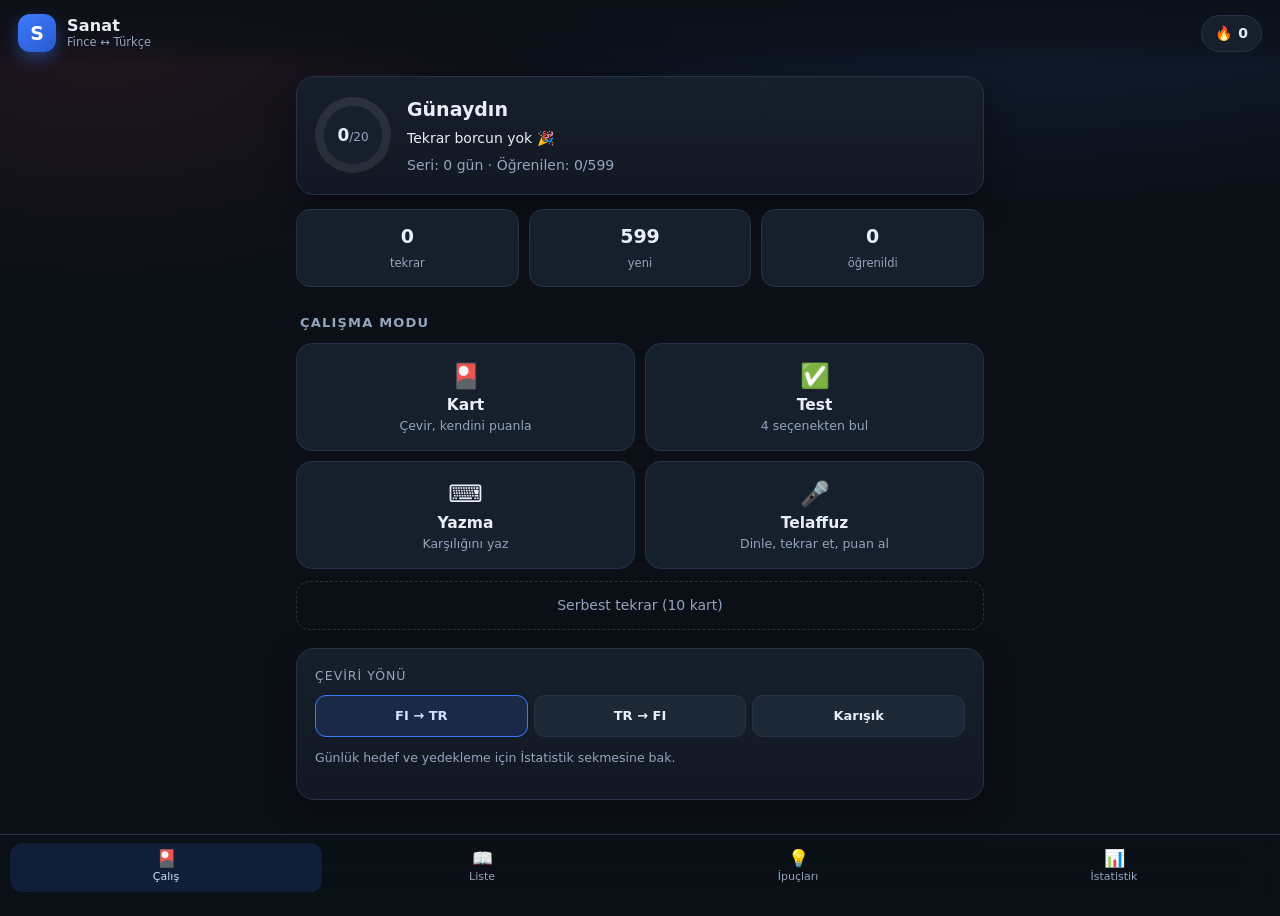
==== sanat/index.html @ ce433c3a "Sanat: Fince–Türkçe çalışma uygulaması, erişilebilir oturumlar ve testler Öğrenme durumunu localStor" ====
<!doctype html>
<html lang="tr">
<head>
<meta charset="utf-8">
<meta name="viewport" content="width=device-width, initial-scale=1, viewport-fit=cover">
<meta name="theme-color" content="#0d1117">
<title>Sanat — Fince ↔ Türkçe</title>
<link rel="icon" href='data:image/svg+xml,<svg xmlns="http://www.w3.org/2000/svg" viewBox="0 0 64 64"><rect width="64" height="64" rx="16" fill="%232f6fed"/><text x="32" y="45" font-size="36" font-family="sans-serif" font-weight="700" fill="%23fff" text-anchor="middle">S</text></svg>'>
<link rel="stylesheet" href="styles.css">
</head>
<body>
  <header class="topbar">
    <div class="brand">
      <span class="logo">S</span>
      <div class="brand-text">
        <strong>Sanat</strong>
        <small>Fince ↔ Türkçe</small>
      </div>
    </div>
    <div class="streak" title="Günlük seri">
      <span aria-hidden="true">🔥</span><span id="streakDays">0</span>
    </div>
  </header>

  <main id="app" aria-live="polite"></main>

  <nav class="tabs" id="tabs">
    <button type="button" data-tab="study" class="active"><span>🎴</span>Çalış</button>
    <button type="button" data-tab="list"><span>📖</span>Liste</button>
    <button type="button" data-tab="tips"><span>💡</span>İpuçları</button>
    <button type="button" data-tab="stats"><span>📊</span>İstatistik</button>
  </nav>

  <div id="toast" class="toast" role="status"></div>

  <script src="data.js"></script>
  <script src="app.js"></script>
</body>
</html>
---- sanat/styles.css ----
:root {
  --bg: #0b1017;
  --bg-soft: #111823;
  --card: #161f2c;
  --card-2: #1d2836;
  --line: #24334a;
  --text: #e8eef7;
  --muted: #93a4bd;
  --blue: #3d7bfd;
  --blue-soft: rgba(61, 123, 253, 0.14);
  --red: #e6485f;
  --green: #2fbf78;
  --amber: #e0a83c;
  --radius: 18px;
  --shadow: 0 10px 30px rgba(0, 0, 0, 0.35);
}

* { box-sizing: border-box; -webkit-tap-highlight-color: transparent; }

html, body { margin: 0; padding: 0; }

body {
  background:
    radial-gradient(1100px 520px at 82% -12%, rgba(61, 123, 253, 0.18), transparent 62%),
    radial-gradient(760px 420px at 8% 4%, rgba(230, 72, 95, 0.10), transparent 60%),
    var(--bg);
  color: var(--text);
  font-family: "Segoe UI", system-ui, -apple-system, "Helvetica Neue", Arial, sans-serif;
  font-size: 16px;
  line-height: 1.5;
  min-height: 100vh;
  padding-bottom: 92px;
}

button { font: inherit; color: inherit; cursor: pointer; }
input { font: inherit; }

/* ---------------- top bar ---------------- */
.topbar {
  position: sticky;
  top: 0;
  z-index: 20;
  display: flex;
  align-items: center;
  justify-content: space-between;
  gap: 12px;
  padding: 14px 18px 12px;
  backdrop-filter: blur(14px);
  background: linear-gradient(180deg, rgba(11, 16, 23, 0.94), rgba(11, 16, 23, 0.62) 70%, transparent);
}

.brand { display: flex; align-items: center; gap: 11px; }

.logo {
  width: 38px; height: 38px;
  display: grid; place-items: center;
  border-radius: 12px;
  background: linear-gradient(145deg, var(--blue), #2a5ad0);
  color: #fff; font-weight: 800; font-size: 19px;
  box-shadow: 0 6px 16px rgba(61, 123, 253, 0.4);
}

.brand-text { display: flex; flex-direction: column; line-height: 1.15; }
.brand-text strong { font-size: 16px; letter-spacing: 0.2px; }
.brand-text small { color: var(--muted); font-size: 11.5px; }

.streak {
  display: inline-flex; align-items: center; gap: 6px;
  padding: 7px 13px;
  border-radius: 999px;
  background: var(--card);
  border: 1px solid var(--line);
  font-weight: 700; font-size: 14px;
}

/* ---------------- layout ---------------- */
.pad { max-width: 720px; margin: 0 auto; padding: 6px 16px 24px; }

.card {
  background: linear-gradient(180deg, var(--card), var(--bg-soft));
  border: 1px solid var(--line);
  border-radius: var(--radius);
  box-shadow: var(--shadow);
  padding: 18px;
}

.section-title {
  font-size: 13px;
  text-transform: uppercase;
  letter-spacing: 1.2px;
  color: var(--muted);
  margin: 26px 4px 10px;
}

.muted { color: var(--muted); }
.small { font-size: 12.5px; }
.center { text-align: center; }
.note { color: var(--muted); font-size: 13px; margin: 10px 0 0; }

/* ---------------- hero ---------------- */
.hero { display: flex; align-items: center; gap: 16px; margin-top: 6px; }
.hero-text h1 { font-size: 19px; margin: 0 0 4px; }
.hero-text p { margin: 0; font-size: 14px; }
.hero-text .small { margin-top: 6px; }

.ring {
  width: 76px; height: 76px; flex: 0 0 auto;
  border-radius: 50%;
  display: grid; place-items: center;
  background:
    radial-gradient(closest-side, var(--card) 76%, transparent 77%),
    conic-gradient(var(--blue) var(--p, 0%), rgba(255, 255, 255, 0.09) 0);
}
.ring span { font-weight: 700; font-size: 17px; }
.ring small { color: var(--muted); font-weight: 500; font-size: 12px; }

.stats-row {
  display: grid;
  grid-template-columns: repeat(3, 1fr);
  gap: 10px;
  margin: 14px 0 0;
}
.mini {
  background: var(--card);
  border: 1px solid var(--line);
  border-radius: 14px;
  padding: 12px 8px;
  text-align: center;
}
.mini b { display: block; font-size: 19px; }
.mini span { color: var(--muted); font-size: 11.5px; }

/* ---------------- modes ---------------- */
.modes { display: grid; gap: 10px; }
.mode {
  display: grid;
  grid-template-columns: 38px 1fr;
  grid-template-rows: auto auto;
  align-items: center;
  gap: 0 12px;
  text-align: left;
  padding: 14px 16px;
  border-radius: 16px;
  border: 1px solid var(--line);
  background: var(--card);
  transition: transform 0.12s ease, border-color 0.12s ease;
}
.mode:active { transform: scale(0.99); }
.mode:hover { border-color: rgba(61, 123, 253, 0.55); }
.mode span { grid-row: 1 / 3; font-size: 24px; text-align: center; }
.mode b { font-size: 15.5px; }
.mode small { color: var(--muted); font-size: 12.5px; }

.ghost-btn {
  display: block;
  width: 100%;
  margin-top: 12px;
  padding: 13px 16px;
  border-radius: 14px;
  border: 1px dashed var(--line);
  background: transparent;
  color: var(--muted);
  font-size: 14px;
}
.ghost-btn:hover { color: var(--text); border-color: rgba(61, 123, 253, 0.5); }

.settings-card { margin-top: 18px; }
.settings-card label {
  display: block;
  font-size: 12.5px;
  text-transform: uppercase;
  letter-spacing: 1px;
  color: var(--muted);
  margin-bottom: 10px;
}

.seg { display: grid; grid-template-columns: repeat(3, 1fr); gap: 6px; }
.seg button {
  padding: 10px 6px;
  border-radius: 11px;
  border: 1px solid var(--line);
  background: var(--card-2);
  font-size: 13px;
  font-weight: 600;
}
.seg button.on { background: var(--blue-soft); border-color: var(--blue); color: #cfe0ff; }

/* ---------------- session ---------------- */
.session { max-width: 720px; margin: 0 auto; padding: 4px 16px 24px; }

.session-top {
  display: flex; align-items: center; gap: 12px;
  margin: 4px 0 14px;
}

.ghost {
  border: 1px solid var(--line);
  background: var(--card);
  border-radius: 10px;
  width: 34px; height: 34px;
  display: grid; place-items: center;
  color: var(--muted);
}

.bar {
  flex: 1;
  height: 7px;
  border-radius: 99px;
  background: rgba(255, 255, 255, 0.08);
  overflow: hidden;
}
.bar i {
  display: block; height: 100%;
  background: linear-gradient(90deg, var(--blue), #6ea0ff);
  border-radius: 99px;
  transition: width 0.25s ease;
}
.bar.big { height: 10px; margin: 14px 0 10px; }
.bar.thin { height: 6px; flex: 1; }

.counter { color: var(--muted); font-size: 13px; font-variant-numeric: tabular-nums; }

.study-card { padding: 20px; min-height: 240px; display: flex; flex-direction: column; }
.card-head { display: flex; align-items: center; justify-content: space-between; margin-bottom: 12px; }

.chip {
  display: inline-block;
  padding: 4px 10px;
  border-radius: 99px;
  background: var(--blue-soft);
  border: 1px solid rgba(61, 123, 253, 0.35);
  color: #bcd2ff;
  font-size: 11.5px;
  letter-spacing: 0.4px;
}

.icon-btn {
  border: none; background: transparent;
  font-size: 17px; line-height: 1;
  opacity: 0.75;
  padding: 4px;
}
.icon-btn:hover { opacity: 1; }

.lang {
  margin: 0;
  font-size: 11.5px;
  letter-spacing: 1.4px;
  text-transform: uppercase;
  color: var(--muted);
}

.word {
  margin: 6px 0 0;
  font-size: clamp(26px, 7vw, 36px);
  line-height: 1.2;
  letter-spacing: -0.4px;
  word-break: break-word;
}

.answer {
  margin-top: 16px;
  padding-top: 14px;
  border-top: 1px dashed var(--line);
  animation: fade 0.18s ease;
}
.answer-word { margin: 4px 0 0; font-size: 22px; color: #9fd0ff; }

@keyframes fade { from { opacity: 0; transform: translateY(4px); } to { opacity: 1; transform: none; } }

.primary {
  margin-top: auto;
  padding: 15px 18px;
  border: none;
  border-radius: 14px;
  background: linear-gradient(145deg, var(--blue), #2b5fd0);
  color: #fff;
  font-weight: 700;
  font-size: 15px;
  box-shadow: 0 8px 20px rgba(61, 123, 253, 0.32);
}
.primary:active { transform: translateY(1px); }
.primary[disabled] { opacity: 0.5; box-shadow: none; }
.primary.wide { width: 100%; margin-top: 14px; }

.grades { display: grid; grid-template-columns: repeat(4, 1fr); gap: 8px; margin-top: 14px; }
.grades button {
  padding: 13px 4px;
  border-radius: 13px;
  border: 1px solid var(--line);
  background: var(--card);
  font-size: 12.5px;
  font-weight: 600;
}
.grades .g0 { border-color: rgba(230, 72, 95, 0.45); color: #ffb3bf; }
.grades .g1 { border-color: rgba(224, 168, 60, 0.45); color: #ffd899; }
.grades .g2 { border-color: rgba(61, 123, 253, 0.45); color: #bcd2ff; }
.grades .g3 { border-color: rgba(47, 191, 120, 0.45); color: #a8f0cb; }

.options { display: grid; gap: 9px; margin-top: 18px; }
.option {
  padding: 14px 16px;
  text-align: left;
  border-radius: 13px;
  border: 1px solid var(--line);
  background: var(--card-2);
  font-size: 15px;
}
.option:disabled { cursor: default; }
.option.correct { border-color: var(--green); background: rgba(47, 191, 120, 0.14); }
.option.wrong { border-color: var(--red); background: rgba(230, 72, 95, 0.14); }

.typing { display: grid; gap: 10px; margin-top: 18px; }
.typing input {
  padding: 14px 16px;
  border-radius: 13px;
  border: 1px solid var(--line);
  background: var(--card-2);
  color: var(--text);
  font-size: 16px;
}
.typing input:focus { outline: 2px solid rgba(61, 123, 253, 0.55); outline-offset: 1px; }
.typing .primary { margin-top: 0; }

.feedback {
  margin-top: 12px;
  padding: 12px 14px;
  border-radius: 13px;
  font-size: 14px;
  border: 1px solid var(--line);
  background: var(--card-2);
}
.feedback.ok { border-color: rgba(47, 191, 120, 0.5); color: #b7f4d5; }
.feedback.near { border-color: rgba(224, 168, 60, 0.5); color: #ffe4b3; }
.feedback.no { border-color: rgba(230, 72, 95, 0.5); color: #ffc3cc; }

.done { text-align: center; margin-top: 20px; }
.big-emoji { font-size: 46px; }

/* ---------------- telaffuz ---------------- */
.pron { margin-top: 16px; padding-top: 14px; border-top: 1px dashed var(--line); }
.pron-mean { margin: 2px 0 0; font-size: 20px; color: #9fd0ff; }
.pron-actions { display: grid; grid-template-columns: 1fr 1fr; gap: 9px; margin: 14px 0 10px; }
.pron-actions button {
  padding: 14px 10px;
  border-radius: 13px;
  border: 1px solid var(--line);
  background: var(--card-2);
  font-size: 14px;
  font-weight: 600;
}
.pron-actions .listen { border-color: rgba(61, 123, 253, 0.5); color: #cfe0ff; }
.pron-actions .mic { border-color: rgba(47, 191, 120, 0.5); color: #a8f0cb; }
.pron-actions .mic.on { background: rgba(47, 191, 120, 0.18); animation: pulse 1.1s infinite; }
.pron-actions button[disabled] { opacity: 0.45; }
@keyframes pulse {
  0%, 100% { box-shadow: 0 0 0 0 rgba(47, 191, 120, 0.35); }
  50% { box-shadow: 0 0 0 8px rgba(47, 191, 120, 0); }
}
.listening { margin: 8px 0 0; font-size: 14px; color: #a8f0cb; }
.score {
  display: flex; align-items: baseline; gap: 10px; flex-wrap: wrap;
  margin-top: 10px; padding: 12px 14px;
  border-radius: 13px; border: 1px solid var(--line); background: var(--card-2);
}
.score b { font-size: 22px; }
.score span { font-size: 13px; color: var(--muted); }
.score.good { border-color: rgba(47, 191, 120, 0.5); }
.score.good b { color: #a8f0cb; }
.score.ok { border-color: rgba(224, 168, 60, 0.5); }
.score.ok b { color: #ffd899; }
.score.bad { border-color: rgba(230, 72, 95, 0.5); }
.score.bad b { color: #ffb3bf; }

/* ---------------- list ---------------- */
.search {
  width: 100%;
  padding: 13px 16px;
  border-radius: 14px;
  border: 1px solid var(--line);
  background: var(--card);
  color: var(--text);
  font-size: 15px;
  margin: 4px 0 12px;
}
.search:focus { outline: 2px solid rgba(61, 123, 253, 0.5); outline-offset: 1px; }

.chips { display: flex; flex-wrap: wrap; gap: 7px; margin-bottom: 14px; }
.chip-btn {
  padding: 7px 12px;
  border-radius: 99px;
  border: 1px solid var(--line);
  background: var(--card);
  color: var(--muted);
  font-size: 12.5px;
}
.chip-btn.on { background: var(--blue-soft); border-color: var(--blue); color: #cfe0ff; }

.rows { display: grid; gap: 8px; }
.row-item {
  display: flex; align-items: flex-start; gap: 10px;
  padding: 12px 14px;
  border-radius: 14px;
  border: 1px solid var(--line);
  background: var(--card);
}
.row-main { flex: 1; min-width: 0; }
.row-fields { display: flex; flex-wrap: wrap; align-items: baseline; gap: 8px; }
.row-fields b { font-size: 15.5px; }
.row-fields span { color: #9fd0ff; font-size: 14px; }
.row-side { display: flex; flex-direction: column; align-items: flex-end; gap: 6px; }

.dots { display: flex; gap: 3px; }
.dot { width: 6px; height: 6px; border-radius: 50%; background: rgba(255, 255, 255, 0.14); }
.dot.on { background: var(--blue); }

/* ---------------- zayıf telaffuz ---------------- */
.weak-card { margin-top: 14px; border-color: rgba(224, 168, 60, 0.35); }
.weak-head { display: flex; align-items: center; gap: 8px; margin-bottom: 6px; }
.weak-head b { font-size: 15.5px; }
.weak-list { display: flex; flex-wrap: wrap; gap: 7px; margin: 12px 0 4px; }
.weak-chip {
  display: inline-flex; align-items: center; gap: 6px;
  padding: 7px 11px;
  border-radius: 99px;
  border: 1px solid rgba(224, 168, 60, 0.4);
  background: rgba(224, 168, 60, 0.1);
  font-size: 13px;
}
.weak-chip i { font-style: normal; font-size: 11.5px; color: #ffd899; }
.weak-card .primary { margin-top: 12px; }
.score-pill {
  padding: 3px 9px;
  border-radius: 99px;
  font-size: 12px;
  font-weight: 700;
  border: 1px solid var(--line);
}
.score-pill.good { color: #a8f0cb; border-color: rgba(47, 191, 120, 0.5); }
.score-pill.ok { color: #ffd899; border-color: rgba(224, 168, 60, 0.5); }
.score-pill.bad { color: #ffb3bf; border-color: rgba(230, 72, 95, 0.5); }
.chip-btn.weak { border-color: rgba(224, 168, 60, 0.4); color: #ffd899; }
.chip-btn.weak.on { background: rgba(224, 168, 60, 0.16); border-color: var(--amber); color: #ffe4b3; }

/* ---------------- tips ---------------- */
.tips h2 { font-size: 20px; margin: 12px 0 6px; }
.tips h3 { font-size: 15px; margin: 24px 0 8px; color: #cfe0ff; }
.tips p { font-size: 14.5px; }
.tips ul { margin: 0; padding-left: 20px; }
.tips li { font-size: 14.5px; margin-bottom: 9px; }
.tips i { color: #9fd0ff; font-style: italic; }

.table { display: grid; gap: 8px; }
.table > div {
  display: grid;
  grid-template-columns: 62px 1fr;
  gap: 10px;
  align-items: baseline;
  padding: 10px 12px;
  border-radius: 12px;
  border: 1px solid var(--line);
  background: var(--card);
  font-size: 14px;
}
.table b { color: #9fd0ff; }

/* ---------------- stats ---------------- */
.chart { display: flex; align-items: flex-end; gap: 8px; height: 132px; padding: 16px; }
.col { flex: 1; display: flex; flex-direction: column; justify-content: flex-end; align-items: center; gap: 6px; height: 100%; }
.col i { display: block; width: 100%; min-height: 3px; border-radius: 6px 6px 0 0; background: linear-gradient(180deg, #6ea0ff, rgba(61, 123, 253, 0.35)); }
.col span { font-size: 11px; color: var(--muted); }

.cats { display: grid; gap: 10px; }
.catrow { display: grid; grid-template-columns: 96px 1fr 46px; align-items: center; gap: 10px; font-size: 13px; }
.catrow span { color: var(--muted); white-space: nowrap; overflow: hidden; text-overflow: ellipsis; }

.num {
  width: 96px;
  padding: 10px 12px;
  border-radius: 11px;
  border: 1px solid var(--line);
  background: var(--card-2);
  color: var(--text);
  font-size: 15px;
}

.row { display: flex; gap: 9px; margin-top: 12px; flex-wrap: wrap; }
.row .ghost-btn, .row button { margin-top: 0; flex: 1; }

.danger {
  margin-top: 14px;
  width: 100%;
  padding: 12px 16px;
  border-radius: 13px;
  border: 1px solid rgba(230, 72, 95, 0.45);
  background: rgba(230, 72, 95, 0.1);
  color: #ffb3bf;
  font-size: 13.5px;
}

/* ---------------- telaffuz eğilimi ---------------- */
.trend-head { display: flex; align-items: center; justify-content: space-between; gap: 10px; margin-bottom: 4px; }
.trend-head b { font-size: 15px; }
.trend-delta { margin: 0 0 10px; font-size: 12.5px; color: var(--muted); }
.trend-delta.up { color: #a8f0cb; }
.trend-delta.down { color: #ffb3bf; }
.chart.avg { height: 150px; }
.chart.avg .col b { font-size: 10.5px; color: var(--muted); font-weight: 600; }
.chart.avg .col.void i { background: rgba(255, 255, 255, 0.1); }
.hard-row {
  display: flex; align-items: center; gap: 10px;
  width: 100%;
  padding: 11px 12px;
  border: 1px solid var(--line);
  border-radius: 13px;
  background: var(--card-2);
  text-align: left;
}
.hard-row + .hard-row { margin-top: 8px; }
.hard-row:hover { border-color: rgba(230, 72, 95, 0.45); }
.hard-word { flex: 1; font-weight: 600; font-size: 15px; }
.hard-meta { font-size: 11.5px; color: var(--muted); }

/* ---------------- telaffuz hedefi ---------------- */
.goal-plot { position: relative; display: flex; align-items: flex-end; gap: 8px; height: 118px; margin-top: 10px; }
.goal-plot .col { height: 100%; }
.goal-plot .col b { font-size: 10.5px; color: var(--muted); font-weight: 600; }
.goal-plot .col i { min-height: 3px; }
.goal-plot .col i.met { background: linear-gradient(180deg, #6fe3a6, rgba(47, 191, 120, 0.4)); }
.goal-line { position: absolute; left: 0; right: 0; border-top: 1px dashed rgba(224, 168, 60, 0.75); pointer-events: none; }
.goal-line span { position: absolute; right: 0; top: -15px; font-size: 10.5px; color: #ffd899; background: var(--bg-soft); padding: 0 5px; border-radius: 5px; }
.goal-labels { display: flex; gap: 8px; margin-top: 6px; }
.goal-labels span { flex: 1; text-align: center; font-size: 11px; color: var(--muted); }
.goal-streak { display: flex; flex-wrap: wrap; gap: 8px; margin-top: 14px; }
.streak-pill {
  padding: 7px 12px;
  border-radius: 99px;
  border: 1px solid var(--line);
  background: rgba(61, 123, 253, 0.12);
  font-size: 12.5px;
}
.streak-pill.warm { border-color: rgba(224, 168, 60, 0.45); background: rgba(224, 168, 60, 0.1); color: #ffd899; }
.streak-pill.met { border-color: rgba(47, 191, 120, 0.55); background: rgba(47, 191, 120, 0.14); color: #a8f0cb; }

/* Hedef ilk kez tutulunca üst bardaki seri sayacı kısa süre yeşil nabız atar */
#streakDays.flash { display: inline-block; animation: streakFlash 1.1s ease 2; }
@keyframes streakFlash {
  0%, 100% { transform: scale(1); color: inherit; text-shadow: none; }
  45% { transform: scale(1.4); color: #a8f0cb; text-shadow: 0 0 12px rgba(47, 191, 120, 0.75); }
}
.day-note {
  display: flex; align-items: flex-start; gap: 10px;
  margin: 0 0 14px;
  padding: 11px 12px;
  border-radius: 13px;
  border: 1px solid rgba(224, 168, 60, 0.45);
  background: rgba(224, 168, 60, 0.1);
  animation: fade 0.2s ease;
}
.day-note-text { flex: 1; display: flex; flex-direction: column; gap: 2px; }
.day-note-text b { font-size: 13.5px; color: #ffd899; }
.day-note-text span { font-size: 12.5px; color: var(--muted); }
.day-note .icon-btn { color: var(--muted); font-size: 14px; }
.pad > .day-note { margin-top: 14px; }
.note-chips { display: flex; flex-wrap: wrap; gap: 6px; margin-top: 8px; }
.day-note .note-chip { padding: 5px 9px; font-size: 12px; }
.day-note .note-btn { margin-top: 10px; padding: 9px 12px; font-size: 12.5px; text-align: center; }

/* Hedef tutulduğunda not kısa süre yeşil parlar, ✓ yanında yıldız doğar */
.day-note.celebrate {
  border-color: rgba(47, 191, 120, 0.75);
  background: rgba(47, 191, 120, 0.16);
  animation: noteCelebrate 1.6s ease;
}
.day-note.celebrate .day-note-text b { color: #a8f0cb; }
.note-spark { display: none; margin-left: 5px; font-size: 12px; }
.note-summary { margin-top: 6px; font-size: 12px; color: var(--muted); }
.note-record {
  margin-left: 6px;
  padding: 1px 8px;
  border-radius: 99px;
  font-size: 11px;
  font-weight: 600;
  color: #ffd899;
  border: 1px solid rgba(224, 168, 60, 0.55);
  background: rgba(224, 168, 60, 0.16);
}
/* Yeni rekor kırıldığında rozet iki kez altın renkte parlar */
.note-record.flash { animation: recordGlow 1.1s ease 2; }

/* Rekor tablosu (İstatistik sekmesi) */
.records-card { margin-top: 14px; }
.rec-table { width: 100%; border-collapse: collapse; font-size: 12.5px; margin-top: 8px; }
.rec-table th {
  text-align: left;
  font-weight: 500;
  color: var(--muted);
  font-size: 11.5px;
  padding: 0 8px 6px 0;
  white-space: nowrap;
}
.rec-table td { padding: 8px 8px 8px 0; border-top: 1px solid var(--line); }
.rec-table td:nth-child(2) { white-space: nowrap; }
.rec-table tr.current td { color: #dfe9ff; }
.rec-tip {
  display: block;
  margin-top: 3px;
  font-size: 10.5px;
  font-weight: 400;
  color: var(--muted);
  white-space: nowrap;
}
/* Rekor satırı tıklanınca o hedefle telaffuz oturumu açılır */
.rec-table tr[data-rec-goal] { cursor: pointer; }
.rec-table tr[data-rec-goal]:hover td { background: rgba(255, 255, 255, 0.045); }
.rec-table tr[data-rec-goal]:active td { background: rgba(61, 123, 253, 0.14); }
.rec-table td.rec-go,
.rec-table th.rec-go {
  width: 16px;
  padding-right: 0;
  text-align: right;
  color: var(--muted);
  font-size: 14px;
  line-height: 1;
}
.rec-table tr[data-rec-goal]:hover td.rec-go { color: #cfe0ff; }
.rec-cur {
  margin-left: 6px;
  padding: 1px 7px;
  border-radius: 99px;
  font-size: 10.5px;
  background: rgba(61, 123, 253, 0.2);
  color: #cfe0ff;
}
@keyframes recordGlow {
  0%, 100% { box-shadow: 0 0 0 0 rgba(224, 168, 60, 0); color: #ffd899; }
  45% {
    box-shadow: 0 0 0 4px rgba(224, 168, 60, 0.22), 0 0 14px rgba(224, 168, 60, 0.55);
    color: #ffe9b8;
  }
}
.day-note.celebrate .note-spark { display: inline-block; animation: sparkPop 1.6s ease; }
@keyframes noteCelebrate {
  0% { box-shadow: 0 0 0 0 rgba(47, 191, 120, 0); }
  25% { box-shadow: 0 0 0 4px rgba(47, 191, 120, 0.18); }
  100% { box-shadow: 0 0 0 0 rgba(47, 191, 120, 0); }
}
@keyframes sparkPop {
  0% { transform: scale(0.4) rotate(-25deg); opacity: 0; }
  30% { transform: scale(1.35) rotate(8deg); opacity: 1; }
  70% { transform: scale(1) rotate(0); opacity: 1; }
  100% { transform: scale(0.9); opacity: 0.85; }
}
.settings-card label.label-gap { margin-top: 16px; }

/* ---------------- tabs ---------------- */
.tabs {
  position: fixed;
  bottom: 0; left: 0; right: 0;
  z-index: 30;
  display: grid;
  grid-template-columns: repeat(4, 1fr);
  gap: 4px;
  padding: 8px 10px calc(8px + env(safe-area-inset-bottom));
  background: rgba(11, 16, 23, 0.94);
  backdrop-filter: blur(16px);
  border-top: 1px solid var(--line);
}
.tabs button {
  display: grid;
  gap: 2px;
  justify-items: center;
  padding: 7px 4px;
  border: none;
  border-radius: 12px;
  background: transparent;
  color: var(--muted);
  font-size: 11px;
}
.tabs button span { font-size: 17px; line-height: 1; }
.tabs button.active { color: #cfe0ff; background: var(--blue-soft); }

/* ---------------- toast ---------------- */
.toast {
  position: fixed;
  left: 50%; bottom: 96px;
  transform: translate(-50%, 14px);
  padding: 11px 18px;
  border-radius: 12px;
  background: #1f2c40;
  border: 1px solid var(--line);
  color: var(--text);
  font-size: 13.5px;
  box-shadow: var(--shadow);
  opacity: 0;
  pointer-events: none;
  transition: opacity 0.18s ease, transform 0.18s ease;
  max-width: 86vw;
  text-align: center;
}
.toast.show { opacity: 1; transform: translate(-50%, 0); }

@media (min-width: 640px) {
  .modes { grid-template-columns: repeat(2, 1fr); }
  .mode { grid-template-columns: 1fr; grid-template-rows: auto auto auto; text-align: center; justify-items: center; }
  .mode span { grid-row: auto; }
}

/* Gün notu: bugünün canlı ilerlemesi */
.note-today { display: flex; align-items: center; gap: 8px; flex-wrap: wrap; margin-top: 7px; font-size: 12.5px; color: var(--muted); }
.note-today .score-pill { font-size: 11.5px; }
.note-today .score-pill.good { background: rgba(47, 191, 120, .16); }
.note-met { color: #a8f0cb; font-weight: 600; letter-spacing: .1px; }

/* Rekor tablosundan dönen oturumun kısa özeti: ~9 sn sonra kaybolur */
.rec-summary {
  display: flex;
  align-items: center;
  gap: 8px;
  margin: 12px 0 10px;
  padding: 9px 12px;
  border-radius: 12px;
  border: 1px solid rgba(61, 123, 253, 0.45);
  background: var(--blue-soft);
  font-size: 13px;
  animation: recSumIn 0.35s ease, recSumOut 0.6s ease 8.4s forwards;
}
.rec-sum-ico { font-size: 15px; line-height: 1; }
.rec-sum-text {
  flex: 1;
  min-width: 0;
  display: flex;
  flex-direction: column;
  gap: 2px;
}
.rec-sum-diff {
  font-size: 11px;
  color: var(--muted);
  font-variant-numeric: tabular-nums;
}
.rec-sum-text b { color: var(--text); font-weight: 700; }
.rec-sum-time {
  color: var(--muted);
  font-variant-numeric: tabular-nums;
  white-space: nowrap;
}
.rec-sum-btn {
  flex: none;
  padding: 5px 10px;
  border-radius: 9px;
  border: 1px solid rgba(61, 123, 253, 0.55);
  background: rgba(61, 123, 253, 0.22);
  color: var(--text);
  font: inherit;
  font-size: 12px;
  font-weight: 700;
  cursor: pointer;
}
.rec-sum-btn:hover { background: rgba(61, 123, 253, 0.34); }
.rec-sum-btn:active { transform: translateY(1px); }
@keyframes recSumIn {
  from { opacity: 0; transform: translateY(-4px); }
  to { opacity: 1; transform: none; }
}
@keyframes recSumOut {
  to { opacity: 0; transform: translateY(-4px); }
}
@media (prefers-reduced-motion: reduce) {
  .rec-summary { animation: none; }
}

/* Son telaffuz oturumları listesi */
.sessions-card { margin-top: 12px; }
.ses-list {
  list-style: none;
  margin: 10px 0 0;
  padding: 0;
  display: flex;
  flex-direction: column;
  gap: 7px;
}
.ses-item {
  display: grid;
  grid-template-columns: auto 1fr auto auto auto;
  align-items: baseline;
  gap: 10px;
  font-size: 13px;
  padding: 3px 5px;
  margin: 0 -5px;
  border-radius: 8px;
  cursor: pointer;
  transition: background 0.15s ease;
}
.ses-item:hover {
  background: rgba(255, 255, 255, 0.05);
}
.ses-item:focus-visible {
  background: rgba(255, 255, 255, 0.05);
  outline: 2px solid rgba(61, 123, 253, 0.7);
  outline-offset: 2px;
}
.ses-go { color: var(--muted); }
.ses-day { color: var(--muted); font-variant-numeric: tabular-nums; }
.ses-goal { color: var(--text); min-width: 0; }
.ses-ok { color: var(--muted); font-variant-numeric: tabular-nums; }
.ses-time { font-weight: 600; font-variant-numeric: tabular-nums; }
@media (max-width: 360px) {
  .ses-item { grid-template-columns: auto 1fr auto auto; }
  .ses-goal { display: none; }
}

/* Rekor tablosu satırları klavyeyle odaklanabilir */
tr[data-rec-goal]:focus-visible {
  outline: 2px solid rgba(61, 123, 253, 0.7);
  outline-offset: -2px;
}

/* Oturum ekranı: tek satırlık klavye ipucu (soluk, göze batmaz) */
.kbd-hint {
  margin: 0 0 10px;
  text-align: center;
  font-size: 11px;
  line-height: 1.6;
  opacity: .62;
}
.kbd-hint kbd {
  display: inline-block;
  padding: 0 4px;
  border: 1px solid currentColor;
  border-bottom-width: 2px;
  border-radius: 5px;
  font: inherit;
  font-size: 10px;
  letter-spacing: .3px;
}
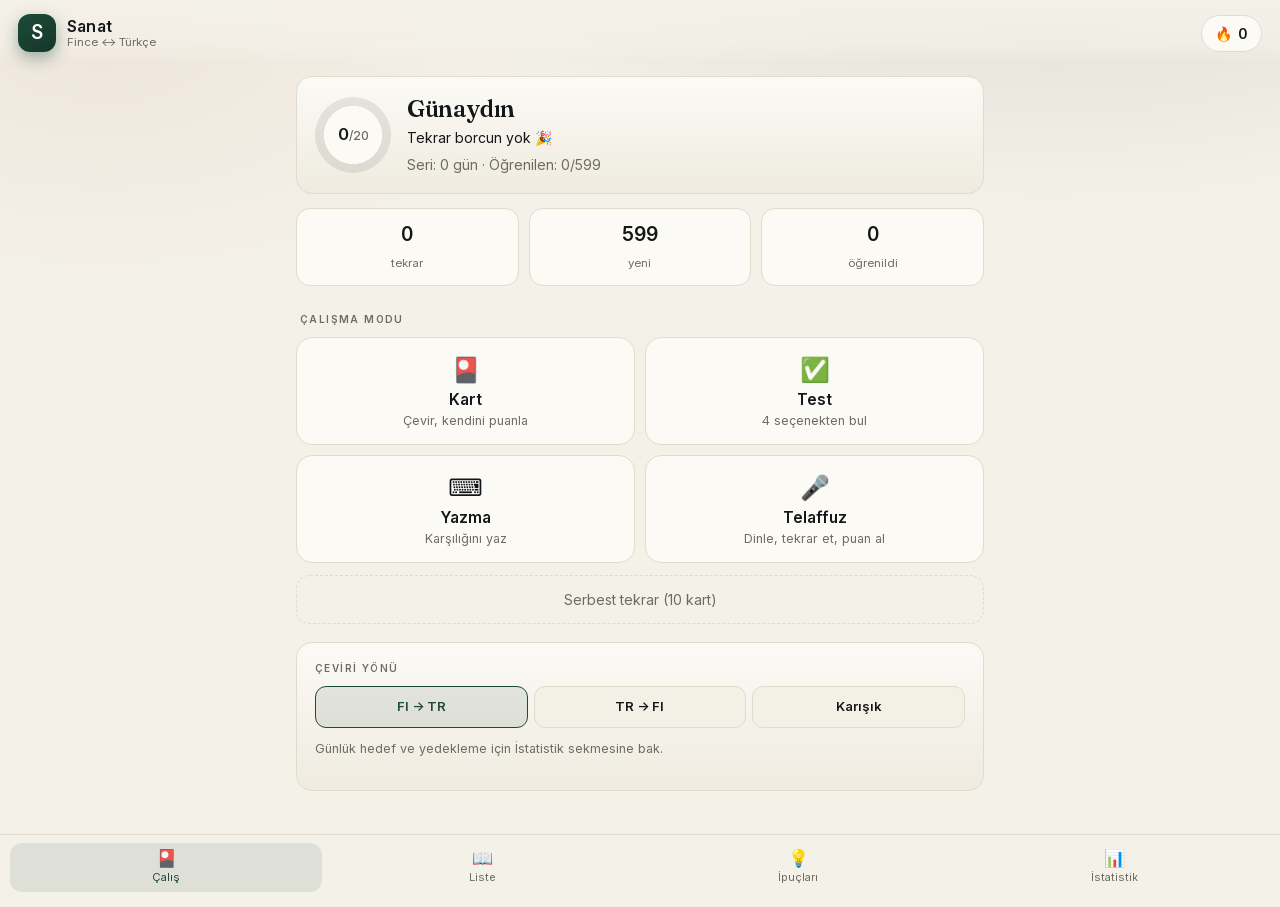
==== commit 7aef54be: "Sanat: kagit temali tasarim, kendi sunulan fontlar, alt kumeleme Karanlik tema token'lari "Paper & I" ====
--- a/sanat/index.html
+++ b/sanat/index.html
@@ -3,9 +3,11 @@
 <head>
 <meta charset="utf-8">
 <meta name="viewport" content="width=device-width, initial-scale=1, viewport-fit=cover">
-<meta name="theme-color" content="#0d1117">
+<meta name="theme-color" content="#f4f1e9">
 <title>Sanat — Fince ↔ Türkçe</title>
 <link rel="icon" href='data:image/svg+xml,<svg xmlns="http://www.w3.org/2000/svg" viewBox="0 0 64 64"><rect width="64" height="64" rx="16" fill="%232f6fed"/><text x="32" y="45" font-size="36" font-family="sans-serif" font-weight="700" fill="%23fff" text-anchor="middle">S</text></svg>'>
+<link rel="preload" href="fonts/inter.woff2" as="font" type="font/woff2" crossorigin>
+<link rel="preload" href="fonts/fraunces.woff2" as="font" type="font/woff2" crossorigin>
 <link rel="stylesheet" href="styles.css">
 </head>
 <body>
@@ -22,7 +24,9 @@
     </div>
   </header>
 
-  <main id="app" aria-live="polite"></main>
+  <main id="app"></main>
+
+  <p id="srStatus" class="sr-only" role="status" aria-live="polite" aria-atomic="true"></p>
 
   <nav class="tabs" id="tabs">
     <button type="button" data-tab="study" class="active"><span>🎴</span>Çalış</button>
--- a/sanat/styles.css
+++ b/sanat/styles.css
@@ -1,18 +1,47 @@
+/* ================================================================== */
+/* Kendi sunulan fontlar — tamamen yerel, dis istek yok. Alt kume:     */
+/* yalnizca uygulama metinlerinde gecen karakterler; degisken eksenler */
+/* (opsz, wght) korunur.                                              */
+/* ================================================================== */
+@font-face {
+  font-family: "Fraunces";
+  font-style: normal;
+  font-weight: 400 600;
+  font-display: swap;
+  src: url("fonts/fraunces.woff2") format("woff2");
+}
+
+@font-face {
+  font-family: "Inter";
+  font-style: normal;
+  font-weight: 400 600;
+  font-display: swap;
+  src: url("fonts/inter.woff2") format("woff2");
+}
+
 :root {
-  --bg: #0b1017;
-  --bg-soft: #111823;
-  --card: #161f2c;
-  --card-2: #1d2836;
-  --line: #24334a;
-  --text: #e8eef7;
-  --muted: #93a4bd;
-  --blue: #3d7bfd;
-  --blue-soft: rgba(61, 123, 253, 0.14);
-  --red: #e6485f;
-  --green: #2fbf78;
-  --amber: #e0a83c;
-  --radius: 18px;
-  --shadow: 0 10px 30px rgba(0, 0, 0, 0.35);
+  /* Paper & Ink — gündüz paleti */
+  --bg: #f4f1e9;
+  --bg-soft: #efebe0;
+  --card: #fbfaf5;
+  --card-2: #f3f0e6;
+  --line: #e1dbcc;
+  --text: #14171a;
+  --text-soft: #3c413d;
+  --muted: #6f6b60;
+  --blue: #1d4b39;
+  --blue-deep: #14372a;
+  --blue-2: #2e6a50;
+  --blue-soft: rgba(29, 75, 57, 0.1);
+  --red: #a6332c;
+  --green: #256e4e;
+  --amber: #8a5a12;
+  --clay: #a5542f;
+  --radius: 16px;
+  --shadow: 0 1px 2px rgba(20, 23, 26, 0.06);
+  --serif: "Fraunces", "Iowan Old Style", "Palatino Linotype", Palatino, Georgia, "Noto Serif", serif;
+  --sans: "Inter", system-ui, -apple-system, "Segoe UI", Roboto, "Helvetica Neue", Arial, sans-serif;
+  --track: 0.14em;
 }
 
 * { box-sizing: border-box; -webkit-tap-highlight-color: transparent; }
@@ -21,8 +50,8 @@
 
 body {
   background:
-    radial-gradient(1100px 520px at 82% -12%, rgba(61, 123, 253, 0.18), transparent 62%),
-    radial-gradient(760px 420px at 8% 4%, rgba(230, 72, 95, 0.10), transparent 60%),
+    radial-gradient(1100px 520px at 82% -12%, rgba(29, 75, 57, 0.12), transparent 62%),
+    radial-gradient(760px 420px at 8% 4%, rgba(165, 84, 47, 0.07), transparent 60%),
     var(--bg);
   color: var(--text);
   font-family: "Segoe UI", system-ui, -apple-system, "Helvetica Neue", Arial, sans-serif;
@@ -46,7 +75,7 @@
   gap: 12px;
   padding: 14px 18px 12px;
   backdrop-filter: blur(14px);
-  background: linear-gradient(180deg, rgba(11, 16, 23, 0.94), rgba(11, 16, 23, 0.62) 70%, transparent);
+  background: linear-gradient(180deg, rgba(244, 241, 233, 0.94), rgba(244, 241, 233, 0.62) 70%, transparent);
 }
 
 .brand { display: flex; align-items: center; gap: 11px; }
@@ -55,9 +84,9 @@
   width: 38px; height: 38px;
   display: grid; place-items: center;
   border-radius: 12px;
-  background: linear-gradient(145deg, var(--blue), #2a5ad0);
+  background: linear-gradient(145deg, var(--blue), #14372a);
   color: #fff; font-weight: 800; font-size: 19px;
-  box-shadow: 0 6px 16px rgba(61, 123, 253, 0.4);
+  box-shadow: 0 6px 16px rgba(29, 75, 57, 0.4);
 }
 
 .brand-text { display: flex; flex-direction: column; line-height: 1.15; }
@@ -109,7 +138,7 @@
   display: grid; place-items: center;
   background:
     radial-gradient(closest-side, var(--card) 76%, transparent 77%),
-    conic-gradient(var(--blue) var(--p, 0%), rgba(255, 255, 255, 0.09) 0);
+    conic-gradient(var(--blue) var(--p, 0%), rgba(20, 23, 26, 0.09) 0);
 }
 .ring span { font-weight: 700; font-size: 17px; }
 .ring small { color: var(--muted); font-weight: 500; font-size: 12px; }
@@ -146,7 +175,7 @@
   transition: transform 0.12s ease, border-color 0.12s ease;
 }
 .mode:active { transform: scale(0.99); }
-.mode:hover { border-color: rgba(61, 123, 253, 0.55); }
+.mode:hover { border-color: rgba(29, 75, 57, 0.55); }
 .mode span { grid-row: 1 / 3; font-size: 24px; text-align: center; }
 .mode b { font-size: 15.5px; }
 .mode small { color: var(--muted); font-size: 12.5px; }
@@ -162,7 +191,7 @@
   color: var(--muted);
   font-size: 14px;
 }
-.ghost-btn:hover { color: var(--text); border-color: rgba(61, 123, 253, 0.5); }
+.ghost-btn:hover { color: var(--text); border-color: rgba(29, 75, 57, 0.5); }
 
 .settings-card { margin-top: 18px; }
 .settings-card label {
@@ -183,7 +212,7 @@
   font-size: 13px;
   font-weight: 600;
 }
-.seg button.on { background: var(--blue-soft); border-color: var(--blue); color: #cfe0ff; }
+.seg button.on { background: var(--blue-soft); border-color: var(--blue); color: #1d4b39; }
 
 /* ---------------- session ---------------- */
 .session { max-width: 720px; margin: 0 auto; padding: 4px 16px 24px; }
@@ -206,12 +235,12 @@
   flex: 1;
   height: 7px;
   border-radius: 99px;
-  background: rgba(255, 255, 255, 0.08);
+  background: rgba(20, 23, 26, 0.08);
   overflow: hidden;
 }
 .bar i {
   display: block; height: 100%;
-  background: linear-gradient(90deg, var(--blue), #6ea0ff);
+  background: linear-gradient(90deg, var(--blue), #2e6a50);
   border-radius: 99px;
   transition: width 0.25s ease;
 }
@@ -228,8 +257,8 @@
   padding: 4px 10px;
   border-radius: 99px;
   background: var(--blue-soft);
-  border: 1px solid rgba(61, 123, 253, 0.35);
-  color: #bcd2ff;
+  border: 1px solid rgba(29, 75, 57, 0.35);
+  color: #1d4b39;
   font-size: 11.5px;
   letter-spacing: 0.4px;
 }
@@ -264,7 +293,7 @@
   border-top: 1px dashed var(--line);
   animation: fade 0.18s ease;
 }
-.answer-word { margin: 4px 0 0; font-size: 22px; color: #9fd0ff; }
+.answer-word { margin: 4px 0 0; font-size: 22px; color: #1d4b39; }
 
 @keyframes fade { from { opacity: 0; transform: translateY(4px); } to { opacity: 1; transform: none; } }
 
@@ -273,11 +302,11 @@
   padding: 15px 18px;
   border: none;
   border-radius: 14px;
-  background: linear-gradient(145deg, var(--blue), #2b5fd0);
+  background: linear-gradient(145deg, var(--blue), #14372a);
   color: #fff;
   font-weight: 700;
   font-size: 15px;
-  box-shadow: 0 8px 20px rgba(61, 123, 253, 0.32);
+  box-shadow: 0 8px 20px rgba(29, 75, 57, 0.32);
 }
 .primary:active { transform: translateY(1px); }
 .primary[disabled] { opacity: 0.5; box-shadow: none; }
@@ -292,10 +321,10 @@
   font-size: 12.5px;
   font-weight: 600;
 }
-.grades .g0 { border-color: rgba(230, 72, 95, 0.45); color: #ffb3bf; }
-.grades .g1 { border-color: rgba(224, 168, 60, 0.45); color: #ffd899; }
-.grades .g2 { border-color: rgba(61, 123, 253, 0.45); color: #bcd2ff; }
-.grades .g3 { border-color: rgba(47, 191, 120, 0.45); color: #a8f0cb; }
+.grades .g0 { border-color: rgba(166, 51, 44, 0.45); color: #a6332c; }
+.grades .g1 { border-color: rgba(138, 90, 18, 0.45); color: #8a5a12; }
+.grades .g2 { border-color: rgba(29, 75, 57, 0.45); color: #1d4b39; }
+.grades .g3 { border-color: rgba(37, 110, 78, 0.45); color: #256e4e; }
 
 .options { display: grid; gap: 9px; margin-top: 18px; }
 .option {
@@ -307,8 +336,8 @@
   font-size: 15px;
 }
 .option:disabled { cursor: default; }
-.option.correct { border-color: var(--green); background: rgba(47, 191, 120, 0.14); }
-.option.wrong { border-color: var(--red); background: rgba(230, 72, 95, 0.14); }
+.option.correct { border-color: var(--green); background: rgba(37, 110, 78, 0.14); }
+.option.wrong { border-color: var(--red); background: rgba(166, 51, 44, 0.14); }
 
 .typing { display: grid; gap: 10px; margin-top: 18px; }
 .typing input {
@@ -319,7 +348,7 @@
   color: var(--text);
   font-size: 16px;
 }
-.typing input:focus { outline: 2px solid rgba(61, 123, 253, 0.55); outline-offset: 1px; }
+.typing input:focus { outline: 2px solid rgba(29, 75, 57, 0.55); outline-offset: 1px; }
 .typing .primary { margin-top: 0; }
 
 .feedback {
@@ -330,16 +359,16 @@
   border: 1px solid var(--line);
   background: var(--card-2);
 }
-.feedback.ok { border-color: rgba(47, 191, 120, 0.5); color: #b7f4d5; }
-.feedback.near { border-color: rgba(224, 168, 60, 0.5); color: #ffe4b3; }
-.feedback.no { border-color: rgba(230, 72, 95, 0.5); color: #ffc3cc; }
+.feedback.ok { border-color: rgba(37, 110, 78, 0.5); color: #256e4e; }
+.feedback.near { border-color: rgba(138, 90, 18, 0.5); color: #7c4a22; }
+.feedback.no { border-color: rgba(166, 51, 44, 0.5); color: #8f2a25; }
 
 .done { text-align: center; margin-top: 20px; }
 .big-emoji { font-size: 46px; }
 
 /* ---------------- telaffuz ---------------- */
 .pron { margin-top: 16px; padding-top: 14px; border-top: 1px dashed var(--line); }
-.pron-mean { margin: 2px 0 0; font-size: 20px; color: #9fd0ff; }
+.pron-mean { margin: 2px 0 0; font-size: 20px; color: #1d4b39; }
 .pron-actions { display: grid; grid-template-columns: 1fr 1fr; gap: 9px; margin: 14px 0 10px; }
 .pron-actions button {
   padding: 14px 10px;
@@ -349,15 +378,15 @@
   font-size: 14px;
   font-weight: 600;
 }
-.pron-actions .listen { border-color: rgba(61, 123, 253, 0.5); color: #cfe0ff; }
-.pron-actions .mic { border-color: rgba(47, 191, 120, 0.5); color: #a8f0cb; }
-.pron-actions .mic.on { background: rgba(47, 191, 120, 0.18); animation: pulse 1.1s infinite; }
+.pron-actions .listen { border-color: rgba(29, 75, 57, 0.5); color: #1d4b39; }
+.pron-actions .mic { border-color: rgba(37, 110, 78, 0.5); color: #256e4e; }
+.pron-actions .mic.on { background: rgba(37, 110, 78, 0.18); animation: pulse 1.1s infinite; }
 .pron-actions button[disabled] { opacity: 0.45; }
 @keyframes pulse {
-  0%, 100% { box-shadow: 0 0 0 0 rgba(47, 191, 120, 0.35); }
-  50% { box-shadow: 0 0 0 8px rgba(47, 191, 120, 0); }
-}
-.listening { margin: 8px 0 0; font-size: 14px; color: #a8f0cb; }
+  0%, 100% { box-shadow: 0 0 0 0 rgba(37, 110, 78, 0.35); }
+  50% { box-shadow: 0 0 0 8px rgba(37, 110, 78, 0); }
+}
+.listening { margin: 8px 0 0; font-size: 14px; color: #256e4e; }
 .score {
   display: flex; align-items: baseline; gap: 10px; flex-wrap: wrap;
   margin-top: 10px; padding: 12px 14px;
@@ -365,12 +394,12 @@
 }
 .score b { font-size: 22px; }
 .score span { font-size: 13px; color: var(--muted); }
-.score.good { border-color: rgba(47, 191, 120, 0.5); }
-.score.good b { color: #a8f0cb; }
-.score.ok { border-color: rgba(224, 168, 60, 0.5); }
-.score.ok b { color: #ffd899; }
-.score.bad { border-color: rgba(230, 72, 95, 0.5); }
-.score.bad b { color: #ffb3bf; }
+.score.good { border-color: rgba(37, 110, 78, 0.5); }
+.score.good b { color: #256e4e; }
+.score.ok { border-color: rgba(138, 90, 18, 0.5); }
+.score.ok b { color: #8a5a12; }
+.score.bad { border-color: rgba(166, 51, 44, 0.5); }
+.score.bad b { color: #a6332c; }
 
 /* ---------------- list ---------------- */
 .search {
@@ -383,7 +412,7 @@
   font-size: 15px;
   margin: 4px 0 12px;
 }
-.search:focus { outline: 2px solid rgba(61, 123, 253, 0.5); outline-offset: 1px; }
+.search:focus { outline: 2px solid rgba(29, 75, 57, 0.5); outline-offset: 1px; }
 
 .chips { display: flex; flex-wrap: wrap; gap: 7px; margin-bottom: 14px; }
 .chip-btn {
@@ -394,7 +423,7 @@
   color: var(--muted);
   font-size: 12.5px;
 }
-.chip-btn.on { background: var(--blue-soft); border-color: var(--blue); color: #cfe0ff; }
+.chip-btn.on { background: var(--blue-soft); border-color: var(--blue); color: #1d4b39; }
 
 .rows { display: grid; gap: 8px; }
 .row-item {
@@ -407,15 +436,15 @@
 .row-main { flex: 1; min-width: 0; }
 .row-fields { display: flex; flex-wrap: wrap; align-items: baseline; gap: 8px; }
 .row-fields b { font-size: 15.5px; }
-.row-fields span { color: #9fd0ff; font-size: 14px; }
+.row-fields span { color: #1d4b39; font-size: 14px; }
 .row-side { display: flex; flex-direction: column; align-items: flex-end; gap: 6px; }
 
 .dots { display: flex; gap: 3px; }
-.dot { width: 6px; height: 6px; border-radius: 50%; background: rgba(255, 255, 255, 0.14); }
+.dot { width: 6px; height: 6px; border-radius: 50%; background: rgba(20, 23, 26, 0.16); }
 .dot.on { background: var(--blue); }
 
 /* ---------------- zayıf telaffuz ---------------- */
-.weak-card { margin-top: 14px; border-color: rgba(224, 168, 60, 0.35); }
+.weak-card { margin-top: 14px; border-color: rgba(138, 90, 18, 0.35); }
 .weak-head { display: flex; align-items: center; gap: 8px; margin-bottom: 6px; }
 .weak-head b { font-size: 15.5px; }
 .weak-list { display: flex; flex-wrap: wrap; gap: 7px; margin: 12px 0 4px; }
@@ -423,11 +452,11 @@
   display: inline-flex; align-items: center; gap: 6px;
   padding: 7px 11px;
   border-radius: 99px;
-  border: 1px solid rgba(224, 168, 60, 0.4);
-  background: rgba(224, 168, 60, 0.1);
+  border: 1px solid rgba(138, 90, 18, 0.4);
+  background: rgba(138, 90, 18, 0.1);
   font-size: 13px;
 }
-.weak-chip i { font-style: normal; font-size: 11.5px; color: #ffd899; }
+.weak-chip i { font-style: normal; font-size: 11.5px; color: #8a5a12; }
 .weak-card .primary { margin-top: 12px; }
 .score-pill {
   padding: 3px 9px;
@@ -436,19 +465,19 @@
   font-weight: 700;
   border: 1px solid var(--line);
 }
-.score-pill.good { color: #a8f0cb; border-color: rgba(47, 191, 120, 0.5); }
-.score-pill.ok { color: #ffd899; border-color: rgba(224, 168, 60, 0.5); }
-.score-pill.bad { color: #ffb3bf; border-color: rgba(230, 72, 95, 0.5); }
-.chip-btn.weak { border-color: rgba(224, 168, 60, 0.4); color: #ffd899; }
-.chip-btn.weak.on { background: rgba(224, 168, 60, 0.16); border-color: var(--amber); color: #ffe4b3; }
+.score-pill.good { color: #256e4e; border-color: rgba(37, 110, 78, 0.5); }
+.score-pill.ok { color: #8a5a12; border-color: rgba(138, 90, 18, 0.5); }
+.score-pill.bad { color: #a6332c; border-color: rgba(166, 51, 44, 0.5); }
+.chip-btn.weak { border-color: rgba(138, 90, 18, 0.4); color: #8a5a12; }
+.chip-btn.weak.on { background: rgba(138, 90, 18, 0.16); border-color: var(--amber); color: #7c4a22; }
 
 /* ---------------- tips ---------------- */
 .tips h2 { font-size: 20px; margin: 12px 0 6px; }
-.tips h3 { font-size: 15px; margin: 24px 0 8px; color: #cfe0ff; }
+.tips h3 { font-size: 15px; margin: 24px 0 8px; color: #1d4b39; }
 .tips p { font-size: 14.5px; }
 .tips ul { margin: 0; padding-left: 20px; }
 .tips li { font-size: 14.5px; margin-bottom: 9px; }
-.tips i { color: #9fd0ff; font-style: italic; }
+.tips i { color: #1d4b39; font-style: italic; }
 
 .table { display: grid; gap: 8px; }
 .table > div {
@@ -462,12 +491,12 @@
   background: var(--card);
   font-size: 14px;
 }
-.table b { color: #9fd0ff; }
+.table b { color: #1d4b39; }
 
 /* ---------------- stats ---------------- */
 .chart { display: flex; align-items: flex-end; gap: 8px; height: 132px; padding: 16px; }
 .col { flex: 1; display: flex; flex-direction: column; justify-content: flex-end; align-items: center; gap: 6px; height: 100%; }
-.col i { display: block; width: 100%; min-height: 3px; border-radius: 6px 6px 0 0; background: linear-gradient(180deg, #6ea0ff, rgba(61, 123, 253, 0.35)); }
+.col i { display: block; width: 100%; min-height: 3px; border-radius: 6px 6px 0 0; background: linear-gradient(180deg, #2e6a50, rgba(29, 75, 57, 0.35)); }
 .col span { font-size: 11px; color: var(--muted); }
 
 .cats { display: grid; gap: 10px; }
@@ -492,9 +521,9 @@
   width: 100%;
   padding: 12px 16px;
   border-radius: 13px;
-  border: 1px solid rgba(230, 72, 95, 0.45);
-  background: rgba(230, 72, 95, 0.1);
-  color: #ffb3bf;
+  border: 1px solid rgba(166, 51, 44, 0.45);
+  background: rgba(166, 51, 44, 0.1);
+  color: #a6332c;
   font-size: 13.5px;
 }
 
@@ -502,11 +531,11 @@
 .trend-head { display: flex; align-items: center; justify-content: space-between; gap: 10px; margin-bottom: 4px; }
 .trend-head b { font-size: 15px; }
 .trend-delta { margin: 0 0 10px; font-size: 12.5px; color: var(--muted); }
-.trend-delta.up { color: #a8f0cb; }
-.trend-delta.down { color: #ffb3bf; }
+.trend-delta.up { color: #256e4e; }
+.trend-delta.down { color: #a6332c; }
 .chart.avg { height: 150px; }
 .chart.avg .col b { font-size: 10.5px; color: var(--muted); font-weight: 600; }
-.chart.avg .col.void i { background: rgba(255, 255, 255, 0.1); }
+.chart.avg .col.void i { background: rgba(20, 23, 26, 0.1); }
 .hard-row {
   display: flex; align-items: center; gap: 10px;
   width: 100%;
@@ -517,7 +546,7 @@
   text-align: left;
 }
 .hard-row + .hard-row { margin-top: 8px; }
-.hard-row:hover { border-color: rgba(230, 72, 95, 0.45); }
+.hard-row:hover { border-color: rgba(166, 51, 44, 0.45); }
 .hard-word { flex: 1; font-weight: 600; font-size: 15px; }
 .hard-meta { font-size: 11.5px; color: var(--muted); }
 
@@ -526,9 +555,9 @@
 .goal-plot .col { height: 100%; }
 .goal-plot .col b { font-size: 10.5px; color: var(--muted); font-weight: 600; }
 .goal-plot .col i { min-height: 3px; }
-.goal-plot .col i.met { background: linear-gradient(180deg, #6fe3a6, rgba(47, 191, 120, 0.4)); }
-.goal-line { position: absolute; left: 0; right: 0; border-top: 1px dashed rgba(224, 168, 60, 0.75); pointer-events: none; }
-.goal-line span { position: absolute; right: 0; top: -15px; font-size: 10.5px; color: #ffd899; background: var(--bg-soft); padding: 0 5px; border-radius: 5px; }
+.goal-plot .col i.met { background: linear-gradient(180deg, #3c8a63, rgba(37, 110, 78, 0.4)); }
+.goal-line { position: absolute; left: 0; right: 0; border-top: 1px dashed rgba(138, 90, 18, 0.75); pointer-events: none; }
+.goal-line span { position: absolute; right: 0; top: -15px; font-size: 10.5px; color: #8a5a12; background: var(--bg-soft); padding: 0 5px; border-radius: 5px; }
 .goal-labels { display: flex; gap: 8px; margin-top: 6px; }
 .goal-labels span { flex: 1; text-align: center; font-size: 11px; color: var(--muted); }
 .goal-streak { display: flex; flex-wrap: wrap; gap: 8px; margin-top: 14px; }
@@ -536,29 +565,29 @@
   padding: 7px 12px;
   border-radius: 99px;
   border: 1px solid var(--line);
-  background: rgba(61, 123, 253, 0.12);
+  background: rgba(29, 75, 57, 0.12);
   font-size: 12.5px;
 }
-.streak-pill.warm { border-color: rgba(224, 168, 60, 0.45); background: rgba(224, 168, 60, 0.1); color: #ffd899; }
-.streak-pill.met { border-color: rgba(47, 191, 120, 0.55); background: rgba(47, 191, 120, 0.14); color: #a8f0cb; }
+.streak-pill.warm { border-color: rgba(138, 90, 18, 0.45); background: rgba(138, 90, 18, 0.1); color: #8a5a12; }
+.streak-pill.met { border-color: rgba(37, 110, 78, 0.55); background: rgba(37, 110, 78, 0.14); color: #256e4e; }
 
 /* Hedef ilk kez tutulunca üst bardaki seri sayacı kısa süre yeşil nabız atar */
 #streakDays.flash { display: inline-block; animation: streakFlash 1.1s ease 2; }
 @keyframes streakFlash {
   0%, 100% { transform: scale(1); color: inherit; text-shadow: none; }
-  45% { transform: scale(1.4); color: #a8f0cb; text-shadow: 0 0 12px rgba(47, 191, 120, 0.75); }
+  45% { transform: scale(1.4); color: #256e4e; text-shadow: 0 0 12px rgba(37, 110, 78, 0.75); }
 }
 .day-note {
   display: flex; align-items: flex-start; gap: 10px;
   margin: 0 0 14px;
   padding: 11px 12px;
   border-radius: 13px;
-  border: 1px solid rgba(224, 168, 60, 0.45);
-  background: rgba(224, 168, 60, 0.1);
+  border: 1px solid rgba(138, 90, 18, 0.45);
+  background: rgba(138, 90, 18, 0.1);
   animation: fade 0.2s ease;
 }
 .day-note-text { flex: 1; display: flex; flex-direction: column; gap: 2px; }
-.day-note-text b { font-size: 13.5px; color: #ffd899; }
+.day-note-text b { font-size: 13.5px; color: #8a5a12; }
 .day-note-text span { font-size: 12.5px; color: var(--muted); }
 .day-note .icon-btn { color: var(--muted); font-size: 14px; }
 .pad > .day-note { margin-top: 14px; }
@@ -568,11 +597,11 @@
 
 /* Hedef tutulduğunda not kısa süre yeşil parlar, ✓ yanında yıldız doğar */
 .day-note.celebrate {
-  border-color: rgba(47, 191, 120, 0.75);
-  background: rgba(47, 191, 120, 0.16);
+  border-color: rgba(37, 110, 78, 0.75);
+  background: rgba(37, 110, 78, 0.16);
   animation: noteCelebrate 1.6s ease;
 }
-.day-note.celebrate .day-note-text b { color: #a8f0cb; }
+.day-note.celebrate .day-note-text b { color: #256e4e; }
 .note-spark { display: none; margin-left: 5px; font-size: 12px; }
 .note-summary { margin-top: 6px; font-size: 12px; color: var(--muted); }
 .note-record {
@@ -581,9 +610,9 @@
   border-radius: 99px;
   font-size: 11px;
   font-weight: 600;
-  color: #ffd899;
-  border: 1px solid rgba(224, 168, 60, 0.55);
-  background: rgba(224, 168, 60, 0.16);
+  color: #8a5a12;
+  border: 1px solid rgba(138, 90, 18, 0.55);
+  background: rgba(138, 90, 18, 0.16);
 }
 /* Yeni rekor kırıldığında rozet iki kez altın renkte parlar */
 .note-record.flash { animation: recordGlow 1.1s ease 2; }
@@ -601,7 +630,7 @@
 }
 .rec-table td { padding: 8px 8px 8px 0; border-top: 1px solid var(--line); }
 .rec-table td:nth-child(2) { white-space: nowrap; }
-.rec-table tr.current td { color: #dfe9ff; }
+.rec-table tr.current td { color: #3c413d; }
 .rec-tip {
   display: block;
   margin-top: 3px;
@@ -612,8 +641,8 @@
 }
 /* Rekor satırı tıklanınca o hedefle telaffuz oturumu açılır */
 .rec-table tr[data-rec-goal] { cursor: pointer; }
-.rec-table tr[data-rec-goal]:hover td { background: rgba(255, 255, 255, 0.045); }
-.rec-table tr[data-rec-goal]:active td { background: rgba(61, 123, 253, 0.14); }
+.rec-table tr[data-rec-goal]:hover td { background: rgba(20, 23, 26, 0.05); }
+.rec-table tr[data-rec-goal]:active td { background: rgba(29, 75, 57, 0.14); }
 .rec-table td.rec-go,
 .rec-table th.rec-go {
   width: 16px;
@@ -623,27 +652,27 @@
   font-size: 14px;
   line-height: 1;
 }
-.rec-table tr[data-rec-goal]:hover td.rec-go { color: #cfe0ff; }
+.rec-table tr[data-rec-goal]:hover td.rec-go { color: #1d4b39; }
 .rec-cur {
   margin-left: 6px;
   padding: 1px 7px;
   border-radius: 99px;
   font-size: 10.5px;
-  background: rgba(61, 123, 253, 0.2);
-  color: #cfe0ff;
+  background: rgba(29, 75, 57, 0.2);
+  color: #1d4b39;
 }
 @keyframes recordGlow {
-  0%, 100% { box-shadow: 0 0 0 0 rgba(224, 168, 60, 0); color: #ffd899; }
+  0%, 100% { box-shadow: 0 0 0 0 rgba(138, 90, 18, 0); color: #8a5a12; }
   45% {
-    box-shadow: 0 0 0 4px rgba(224, 168, 60, 0.22), 0 0 14px rgba(224, 168, 60, 0.55);
-    color: #ffe9b8;
+    box-shadow: 0 0 0 4px rgba(138, 90, 18, 0.22), 0 0 14px rgba(138, 90, 18, 0.55);
+    color: #7c4a22;
   }
 }
 .day-note.celebrate .note-spark { display: inline-block; animation: sparkPop 1.6s ease; }
 @keyframes noteCelebrate {
-  0% { box-shadow: 0 0 0 0 rgba(47, 191, 120, 0); }
-  25% { box-shadow: 0 0 0 4px rgba(47, 191, 120, 0.18); }
-  100% { box-shadow: 0 0 0 0 rgba(47, 191, 120, 0); }
+  0% { box-shadow: 0 0 0 0 rgba(37, 110, 78, 0); }
+  25% { box-shadow: 0 0 0 4px rgba(37, 110, 78, 0.18); }
+  100% { box-shadow: 0 0 0 0 rgba(37, 110, 78, 0); }
 }
 @keyframes sparkPop {
   0% { transform: scale(0.4) rotate(-25deg); opacity: 0; }
@@ -662,7 +691,7 @@
   grid-template-columns: repeat(4, 1fr);
   gap: 4px;
   padding: 8px 10px calc(8px + env(safe-area-inset-bottom));
-  background: rgba(11, 16, 23, 0.94);
+  background: rgba(244, 241, 233, 0.94);
   backdrop-filter: blur(16px);
   border-top: 1px solid var(--line);
 }
@@ -678,7 +707,7 @@
   font-size: 11px;
 }
 .tabs button span { font-size: 17px; line-height: 1; }
-.tabs button.active { color: #cfe0ff; background: var(--blue-soft); }
+.tabs button.active { color: #1d4b39; background: var(--blue-soft); }
 
 /* ---------------- toast ---------------- */
 .toast {
@@ -687,7 +716,7 @@
   transform: translate(-50%, 14px);
   padding: 11px 18px;
   border-radius: 12px;
-  background: #1f2c40;
+  background: #fbfaf5;
   border: 1px solid var(--line);
   color: var(--text);
   font-size: 13.5px;
@@ -709,8 +738,8 @@
 /* Gün notu: bugünün canlı ilerlemesi */
 .note-today { display: flex; align-items: center; gap: 8px; flex-wrap: wrap; margin-top: 7px; font-size: 12.5px; color: var(--muted); }
 .note-today .score-pill { font-size: 11.5px; }
-.note-today .score-pill.good { background: rgba(47, 191, 120, .16); }
-.note-met { color: #a8f0cb; font-weight: 600; letter-spacing: .1px; }
+.note-today .score-pill.good { background: rgba(37, 110, 78, .16); }
+.note-met { color: #256e4e; font-weight: 600; letter-spacing: .1px; }
 
 /* Rekor tablosundan dönen oturumun kısa özeti: ~9 sn sonra kaybolur */
 .rec-summary {
@@ -720,7 +749,7 @@
   margin: 12px 0 10px;
   padding: 9px 12px;
   border-radius: 12px;
-  border: 1px solid rgba(61, 123, 253, 0.45);
+  border: 1px solid rgba(29, 75, 57, 0.45);
   background: var(--blue-soft);
   font-size: 13px;
   animation: recSumIn 0.35s ease, recSumOut 0.6s ease 8.4s forwards;
@@ -748,15 +777,15 @@
   flex: none;
   padding: 5px 10px;
   border-radius: 9px;
-  border: 1px solid rgba(61, 123, 253, 0.55);
-  background: rgba(61, 123, 253, 0.22);
+  border: 1px solid rgba(29, 75, 57, 0.55);
+  background: rgba(29, 75, 57, 0.22);
   color: var(--text);
   font: inherit;
   font-size: 12px;
   font-weight: 700;
   cursor: pointer;
 }
-.rec-sum-btn:hover { background: rgba(61, 123, 253, 0.34); }
+.rec-sum-btn:hover { background: rgba(29, 75, 57, 0.34); }
 .rec-sum-btn:active { transform: translateY(1px); }
 @keyframes recSumIn {
   from { opacity: 0; transform: translateY(-4px); }
@@ -792,11 +821,11 @@
   transition: background 0.15s ease;
 }
 .ses-item:hover {
-  background: rgba(255, 255, 255, 0.05);
+  background: rgba(20, 23, 26, 0.05);
 }
 .ses-item:focus-visible {
-  background: rgba(255, 255, 255, 0.05);
-  outline: 2px solid rgba(61, 123, 253, 0.7);
+  background: rgba(20, 23, 26, 0.05);
+  outline: 2px solid rgba(29, 75, 57, 0.7);
   outline-offset: 2px;
 }
 .ses-go { color: var(--muted); }
@@ -811,7 +840,7 @@
 
 /* Rekor tablosu satırları klavyeyle odaklanabilir */
 tr[data-rec-goal]:focus-visible {
-  outline: 2px solid rgba(61, 123, 253, 0.7);
+  outline: 2px solid rgba(29, 75, 57, 0.7);
   outline-offset: -2px;
 }
 
@@ -833,3 +862,134 @@
   font-size: 10px;
   letter-spacing: .3px;
 }
+
+/* Yalnızca ekran okuyucuya görünen dar duyuru satırı (görsel olarak yok). */
+.sr-only {
+  position: absolute;
+  width: 1px;
+  height: 1px;
+  margin: -1px;
+  padding: 0;
+  overflow: hidden;
+  clip: rect(0 0 0 0);
+  white-space: nowrap;
+  border: 0;
+}
+
+/* ================================================================== */
+/* Tipografi katmanı — Paper & Ink                                    */
+/* Yalnızca görünüm; sınıf adları, metinler ve davranış değişmedi.    */
+/* ================================================================== */
+
+body {
+  font-family: var(--sans);
+  -webkit-font-smoothing: antialiased;
+  text-rendering: optimizeLegibility;
+}
+
+/* Başlıklar: editoryal serif */
+.hero-text h1,
+.tips h2,
+.done h2,
+.weak-head b,
+.trend-head b {
+  font-family: var(--serif);
+  font-weight: 600;
+  letter-spacing: -0.015em;
+}
+.hero-text h1 { font-size: 24px; line-height: 1.16; }
+
+/* Kart yüzü: ekranın kahramanı */
+.word {
+  font-family: var(--serif);
+  font-weight: 600;
+  font-size: clamp(32px, 9vw, 46px);
+  line-height: 1.06;
+  letter-spacing: -0.025em;
+}
+.answer-word,
+.pron-mean {
+  font-family: var(--serif);
+  font-weight: 600;
+  font-size: 24px;
+  letter-spacing: -0.02em;
+}
+
+/* Küçük etiketler: geniş harf aralığı, sakin renk */
+.section-title,
+.lang,
+.settings-card label {
+  font-size: 10px;
+  font-weight: 600;
+  letter-spacing: var(--track);
+}
+
+/* Tüm sayılar tabular: sayaç ve oranlar zıplamaz */
+.counter,
+.mini b,
+.score b,
+.ses-time,
+.ses-day,
+.ses-ok,
+.rec-sum-time,
+.rec-sum-diff,
+.num,
+.streak,
+#streakDays,
+.ring span,
+.kbd-hint,
+.row-fields b {
+  font-variant-numeric: tabular-nums;
+  font-feature-settings: "tnum" 1;
+}
+
+/* Birincil eylem: gradyan yok, tek düz vurgu rengi */
+.primary {
+  background: var(--blue);
+  color: #f7f4ec;
+  border-radius: 13px;
+  font-weight: 600;
+  letter-spacing: 0.01em;
+  box-shadow: 0 6px 16px rgba(20, 23, 26, 0.14);
+}
+.primary:active {
+  transform: translateY(1px);
+  box-shadow: 0 2px 6px rgba(20, 23, 26, 0.14);
+}
+
+/* Gölge yerine kıl çizgi: kartlar yüzeyden ayrışsın, yüzmesin */
+.card,
+.mini,
+.mode,
+.row-item,
+.table > div,
+.study-card,
+.settings-card,
+.weak-card,
+.records-card,
+.sessions-card {
+  box-shadow: none;
+}
+
+/* Puanlama ölçeği dört ayrı adım olarak okunsun: kırmızı → kil → nötr → yeşil */
+.grades .g2 {
+  border-color: rgba(20, 23, 26, 0.22);
+  color: var(--text-soft);
+}
+.grades .g3 {
+  background: rgba(37, 110, 78, 0.1);
+}
+
+/* Klavye odağı her yerde aynı */
+:focus-visible {
+  outline: 2px solid var(--blue);
+  outline-offset: 2px;
+}
+
+@media (prefers-reduced-motion: reduce) {
+  *, *::before, *::after {
+    animation-duration: 0.001ms !important;
+    animation-iteration-count: 1 !important;
+    transition-duration: 0.001ms !important;
+  }
+}
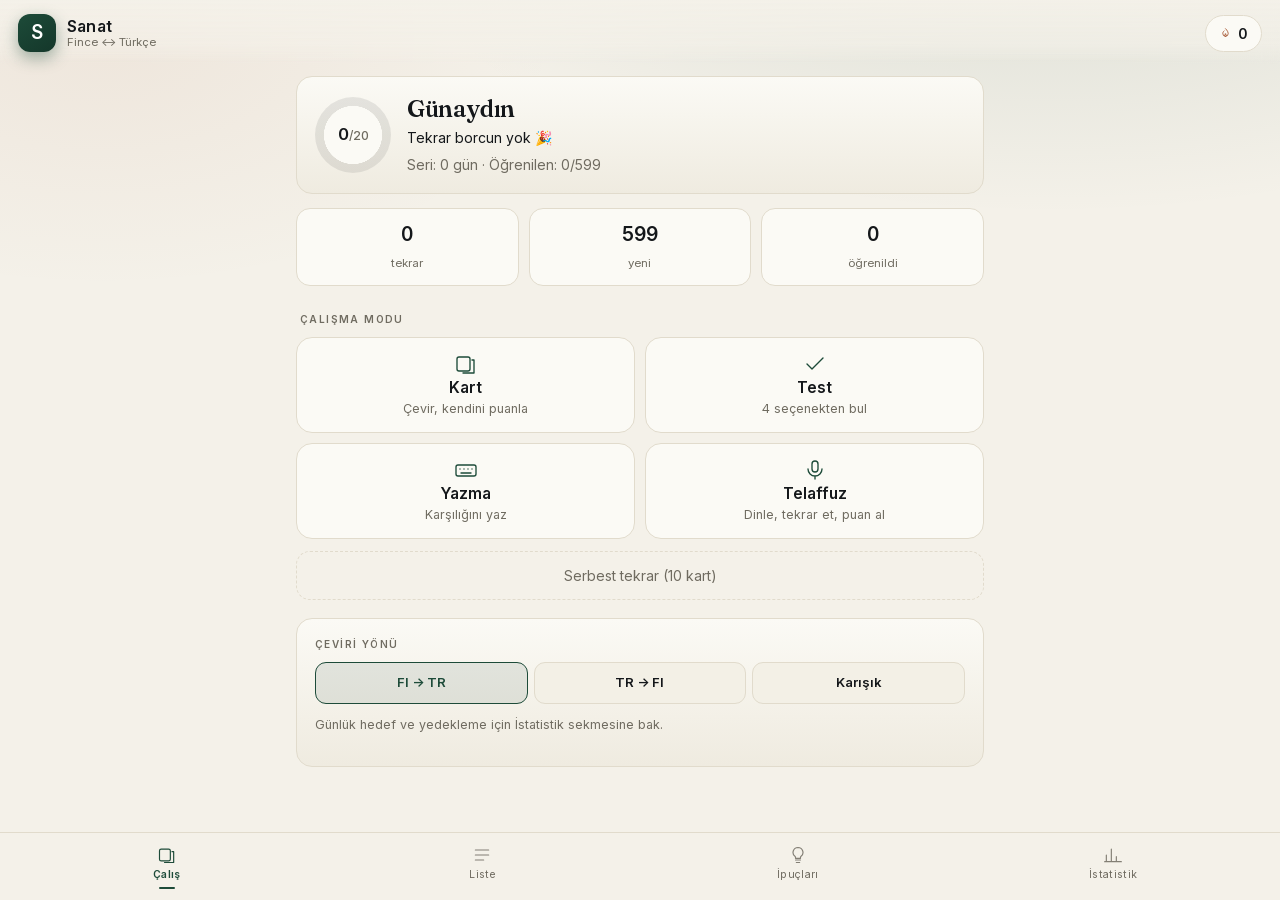
==== commit 89f66c53: "Emoji yerine çizgi SVG ikonlar; İpuçları'na 34 derslik öğrenme yolu Emoji ikonlar platforma göre far" ====
--- a/sanat/index.html
+++ b/sanat/index.html
@@ -11,6 +11,20 @@
 <link rel="stylesheet" href="styles.css">
 </head>
 <body>
+  <!-- Satır içi SVG ikon seti: tek tanım, her yerde <use> ile çağrılır. -->
+  <svg class="svg-sprite" aria-hidden="true" focusable="false" xmlns="http://www.w3.org/2000/svg">
+    <symbol id="i-study" viewBox="0 0 24 24"><rect x="3" y="5" width="13" height="14" rx="2"/><path d="M18 8h2v13H9"/></symbol>
+    <symbol id="i-list" viewBox="0 0 24 24"><path d="M4 6h16M4 12h16M4 18h10"/></symbol>
+    <symbol id="i-tips" viewBox="0 0 24 24"><path d="M9 18h6M10 21h4"/><path d="M12 3a6 6 0 0 0-3.4 10.9c.3.2.4.5.4.9V16h6v-1.2c0-.4.1-.7.4-.9A6 6 0 0 0 12 3Z"/></symbol>
+    <symbol id="i-stats" viewBox="0 0 24 24"><path d="M4 20V12M10 20V5M16 20v-6M22 20H2"/></symbol>
+    <symbol id="i-flame" viewBox="0 0 24 24"><path d="M12 3s5 4.6 5 9a5 5 0 0 1-10 0c0-1.9.9-3.4 2.4-4.8"/><path d="M12 13c1 1.2 1.6 2 1.6 2.9a1.6 1.6 0 1 1-3.2 0c0-.9.6-1.7 1.6-2.9Z"/></symbol>
+    <symbol id="i-speaker" viewBox="0 0 24 24"><path d="M4 10v4h3l4 3.5v-11L7 10H4Z"/><path d="M15 9.5a4 4 0 0 1 0 5M17.5 7a7 7 0 0 1 0 10"/></symbol>
+    <symbol id="i-mic" viewBox="0 0 24 24"><rect x="9" y="3" width="6" height="11" rx="3"/><path d="M5 11a7 7 0 0 0 14 0M12 18v3"/></symbol>
+    <symbol id="i-kart" viewBox="0 0 24 24"><rect x="3" y="5" width="13" height="14" rx="2"/><path d="M18 8h2v13H9"/></symbol>
+    <symbol id="i-test" viewBox="0 0 24 24"><path d="M20 6 9 17l-5-5"/></symbol>
+    <symbol id="i-yaz" viewBox="0 0 24 24"><rect x="2" y="7" width="20" height="11" rx="2"/><path d="M6 11h.01M10 11h.01M14 11h.01M18 11h.01M7 15h10"/></symbol>
+  </svg>
+
   <header class="topbar">
     <div class="brand">
       <span class="logo">S</span>
@@ -20,7 +34,7 @@
       </div>
     </div>
     <div class="streak" title="Günlük seri">
-      <span aria-hidden="true">🔥</span><span id="streakDays">0</span>
+      <svg class="ico ico-flame" aria-hidden="true" focusable="false"><use href="#i-flame"/></svg><span id="streakDays">0</span>
     </div>
   </header>
 
@@ -29,10 +43,10 @@
   <p id="srStatus" class="sr-only" role="status" aria-live="polite" aria-atomic="true"></p>
 
   <nav class="tabs" id="tabs">
-    <button type="button" data-tab="study" class="active"><span>🎴</span>Çalış</button>
-    <button type="button" data-tab="list"><span>📖</span>Liste</button>
-    <button type="button" data-tab="tips"><span>💡</span>İpuçları</button>
-    <button type="button" data-tab="stats"><span>📊</span>İstatistik</button>
+    <button type="button" data-tab="study" class="active"><svg class="ico" aria-hidden="true" focusable="false"><use href="#i-study"/></svg><span>Çalış</span></button>
+    <button type="button" data-tab="list"><svg class="ico" aria-hidden="true" focusable="false"><use href="#i-list"/></svg><span>Liste</span></button>
+    <button type="button" data-tab="tips"><svg class="ico" aria-hidden="true" focusable="false"><use href="#i-tips"/></svg><span>İpuçları</span></button>
+    <button type="button" data-tab="stats"><svg class="ico" aria-hidden="true" focusable="false"><use href="#i-stats"/></svg><span>İstatistik</span></button>
   </nav>
 
   <div id="toast" class="toast" role="status"></div>
--- a/sanat/styles.css
+++ b/sanat/styles.css
@@ -64,6 +64,23 @@
 button { font: inherit; color: inherit; cursor: pointer; }
 input { font: inherit; }
 
+/* ---------------- satır içi SVG ikon seti ---------------- */
+/* index.html'deki <symbol> tanımları; renk currentColor ile miras alınır. */
+.svg-sprite { position: absolute; width: 0; height: 0; overflow: hidden; }
+.ico {
+  width: 1em; height: 1em;
+  display: inline-block;
+  vertical-align: -0.14em;
+  fill: none;
+  stroke: currentColor;
+  stroke-width: 1.5;
+  stroke-linecap: round;
+  stroke-linejoin: round;
+  flex: none;
+}
+.streak .ico-flame { width: 13px; height: 13px; color: var(--clay); stroke-width: 1.6; }
+.rec-sum-ico .ico { width: 15px; height: 15px; }
+
 /* ---------------- top bar ---------------- */
 .topbar {
   position: sticky;
@@ -176,7 +193,7 @@
 }
 .mode:active { transform: scale(0.99); }
 .mode:hover { border-color: rgba(29, 75, 57, 0.55); }
-.mode span { grid-row: 1 / 3; font-size: 24px; text-align: center; }
+.mode .ico-mode { grid-row: 1 / 3; width: 22px; height: 22px; justify-self: center; color: var(--blue); stroke-width: 1.35; }
 .mode b { font-size: 15.5px; }
 .mode small { color: var(--muted); font-size: 12.5px; }
 
@@ -267,8 +284,15 @@
   border: none; background: transparent;
   font-size: 17px; line-height: 1;
   opacity: 0.75;
-  padding: 4px;
-}
+  padding: 6px;
+  display: inline-grid;
+  place-items: center;
+  min-width: 34px; min-height: 34px;
+  border-radius: 9px;
+  color: var(--ink-soft, var(--text));
+}
+.icon-btn .ico { width: 18px; height: 18px; }
+.icon-btn:hover { background: var(--blue-soft); }
 .icon-btn:hover { opacity: 1; }
 
 .lang {
@@ -475,9 +499,44 @@
 .tips h2 { font-size: 20px; margin: 12px 0 6px; }
 .tips h3 { font-size: 15px; margin: 24px 0 8px; color: #1d4b39; }
 .tips p { font-size: 14.5px; }
+/* Metin içinde anılan düğme ikonları: cümle akışında kaybolmasın diye
+   harf boyundan biraz büyük, kalın çizgili ve ladin renkli. */
+.tips p .ico-inline {
+  width: 1.2em; height: 1.2em;
+  stroke-width: 1.9;
+  vertical-align: -0.22em;
+  color: var(--blue);
+}
+/* İkon ile düğme adı tek parça: satır sonunda ikon etiketinden kopmaz. */
+.tips p .ico-pair { white-space: nowrap; }
 .tips ul { margin: 0; padding-left: 20px; }
 .tips li { font-size: 14.5px; margin-bottom: 9px; }
 .tips i { color: #1d4b39; font-style: italic; }
+/* Öğrenme yolu: 34 ders, dört aşama */
+.tips h4.path-stage {
+  font-size: 12px; font-weight: 600;
+  letter-spacing: var(--track); text-transform: uppercase;
+  color: var(--blue); margin: 18px 0 6px;
+}
+.path { margin: 0; padding-left: 24px; }
+.path li { font-size: 14.5px; margin-bottom: 5px; }
+.path li b { font-weight: 600; }
+.path li .fin { color: var(--muted); font-style: italic; font-size: 13.5px; }
+/* Kategorisi olan dersler düğme: tek dokunuşla o kategoride oturum açar. */
+.path-go {
+  font: inherit; color: inherit; text-align: left;
+  background: none; border: 0; padding: 0; cursor: pointer;
+}
+.path-go:hover b, .path-go:focus-visible b {
+  text-decoration: underline; text-decoration-thickness: 1px;
+  text-decoration-color: var(--blue); text-underline-offset: 3px;
+}
+.path-go:focus-visible { outline: 2px solid var(--blue); outline-offset: 2px; border-radius: 3px; }
+.path-count {
+  color: var(--blue); font-size: 11.5px; margin-left: 6px;
+  font-variant-numeric: tabular-nums; white-space: nowrap;
+}
+.path li::marker { color: var(--blue); font-variant-numeric: tabular-nums; }
 
 .table { display: grid; gap: 8px; }
 .table > div {
@@ -683,31 +742,48 @@
 .settings-card label.label-gap { margin-top: 16px; }
 
 /* ---------------- tabs ---------------- */
+/* Sekme çubuğu: kıl çizgi + aktif sekmede alt çizgi göstergesi */
 .tabs {
   position: fixed;
   bottom: 0; left: 0; right: 0;
   z-index: 30;
   display: grid;
   grid-template-columns: repeat(4, 1fr);
-  gap: 4px;
-  padding: 8px 10px calc(8px + env(safe-area-inset-bottom));
+  gap: 2px;
+  padding: 6px 10px calc(9px + env(safe-area-inset-bottom));
   background: rgba(244, 241, 233, 0.94);
   backdrop-filter: blur(16px);
   border-top: 1px solid var(--line);
 }
 .tabs button {
+  position: relative;
   display: grid;
-  gap: 2px;
+  gap: 4px;
   justify-items: center;
-  padding: 7px 4px;
+  align-content: center;
+  min-height: 48px;
+  padding: 6px 4px 9px;
   border: none;
-  border-radius: 12px;
+  border-radius: 10px;
   background: transparent;
   color: var(--muted);
-  font-size: 11px;
-}
-.tabs button span { font-size: 17px; line-height: 1; }
-.tabs button.active { color: #1d4b39; background: var(--blue-soft); }
+  font-size: 10.5px;
+  letter-spacing: 0.03em;
+  transition: color 0.15s ease;
+}
+.tabs button .ico { width: 20px; height: 20px; opacity: 0.85; stroke-width: 1.4; }
+.tabs button span { font-size: 10.5px; line-height: 1.2; }
+.tabs button.active { color: var(--blue); font-weight: 600; }
+.tabs button.active .ico { opacity: 1; }
+.tabs button.active::after {
+  content: "";
+  position: absolute;
+  left: 50%; bottom: 2px;
+  width: 16px; height: 2px;
+  border-radius: 2px;
+  background: currentColor;
+  transform: translateX(-50%);
+}
 
 /* ---------------- toast ---------------- */
 .toast {
@@ -732,7 +808,7 @@
 @media (min-width: 640px) {
   .modes { grid-template-columns: repeat(2, 1fr); }
   .mode { grid-template-columns: 1fr; grid-template-rows: auto auto auto; text-align: center; justify-items: center; }
-  .mode span { grid-row: auto; }
+  .mode .ico-mode { grid-row: auto; width: 24px; height: 24px; }
 }
 
 /* Gün notu: bugünün canlı ilerlemesi */
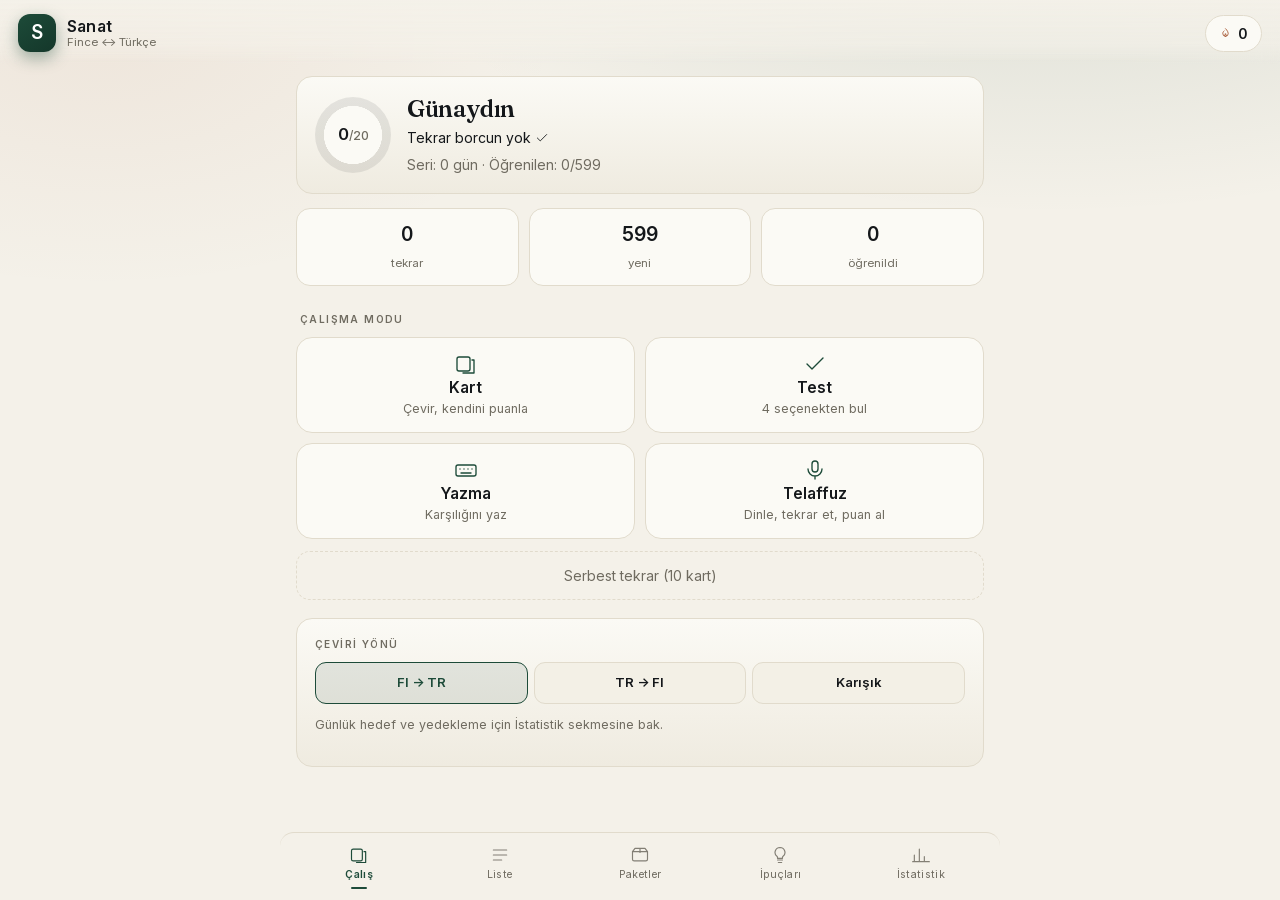
==== commit 7fd353bc: "Paketler sekmesi: 26 kelime paketini listeleyip tek tıkla içe aktar imports/index.json manifesti üre" ====
--- a/sanat/index.html
+++ b/sanat/index.html
@@ -23,6 +23,7 @@
     <symbol id="i-kart" viewBox="0 0 24 24"><rect x="3" y="5" width="13" height="14" rx="2"/><path d="M18 8h2v13H9"/></symbol>
     <symbol id="i-test" viewBox="0 0 24 24"><path d="M20 6 9 17l-5-5"/></symbol>
     <symbol id="i-yaz" viewBox="0 0 24 24"><rect x="2" y="7" width="20" height="11" rx="2"/><path d="M6 11h.01M10 11h.01M14 11h.01M18 11h.01M7 15h10"/></symbol>
+    <symbol id="i-pack" viewBox="0 0 24 24"><path d="M3 8h18v9a2 2 0 0 1-2 2H5a2 2 0 0 1-2-2V8Z"/><path d="m3 8 3-4h12l3 4M12 4v5"/></symbol>
   </svg>
 
   <header class="topbar">
@@ -45,6 +46,7 @@
   <nav class="tabs" id="tabs">
     <button type="button" data-tab="study" class="active"><svg class="ico" aria-hidden="true" focusable="false"><use href="#i-study"/></svg><span>Çalış</span></button>
     <button type="button" data-tab="list"><svg class="ico" aria-hidden="true" focusable="false"><use href="#i-list"/></svg><span>Liste</span></button>
+    <button type="button" data-tab="packs"><svg class="ico" aria-hidden="true" focusable="false"><use href="#i-pack"/></svg><span>Paketler</span></button>
     <button type="button" data-tab="tips"><svg class="ico" aria-hidden="true" focusable="false"><use href="#i-tips"/></svg><span>İpuçları</span></button>
     <button type="button" data-tab="stats"><svg class="ico" aria-hidden="true" focusable="false"><use href="#i-stats"/></svg><span>İstatistik</span></button>
   </nav>
--- a/sanat/styles.css
+++ b/sanat/styles.css
@@ -495,6 +495,13 @@
 .chip-btn.weak { border-color: rgba(138, 90, 18, 0.4); color: #8a5a12; }
 .chip-btn.weak.on { background: rgba(138, 90, 18, 0.16); border-color: var(--amber); color: #7c4a22; }
 
+/* ---------------- kelime paketleri ---------------- */
+.packs .rows { margin-top: 12px; }
+.pack-row { align-items: center; }
+.pack-row b { font-size: 14.5px; }
+.pack-add { margin-top: 0; padding: 8px 12px; font-size: 13px; white-space: nowrap; }
+.pack-note { margin: 10px 0; font-size: 13px; color: #1d4b39; }
+
 /* ---------------- tips ---------------- */
 .tips h2 { font-size: 20px; margin: 12px 0 6px; }
 .tips h3 { font-size: 15px; margin: 24px 0 8px; color: #1d4b39; }
@@ -748,12 +755,22 @@
   bottom: 0; left: 0; right: 0;
   z-index: 30;
   display: grid;
-  grid-template-columns: repeat(4, 1fr);
+  grid-template-columns: repeat(5, 1fr);
   gap: 2px;
   padding: 6px 10px calc(9px + env(safe-area-inset-bottom));
   background: rgba(244, 241, 233, 0.94);
   backdrop-filter: blur(16px);
   border-top: 1px solid var(--line);
+}
+/* Geniş ekran: sekme çubuğu içerik kolonuyla (720px) aynı genişlikte ortalanır;
+   mobilde tam genişlik korunur. */
+@media (min-width: 760px) {
+  .tabs {
+    left: 0; right: 0;
+    max-width: 720px;
+    margin: 0 auto;
+    border-radius: 14px 14px 0 0;
+  }
 }
 .tabs button {
   position: relative;
